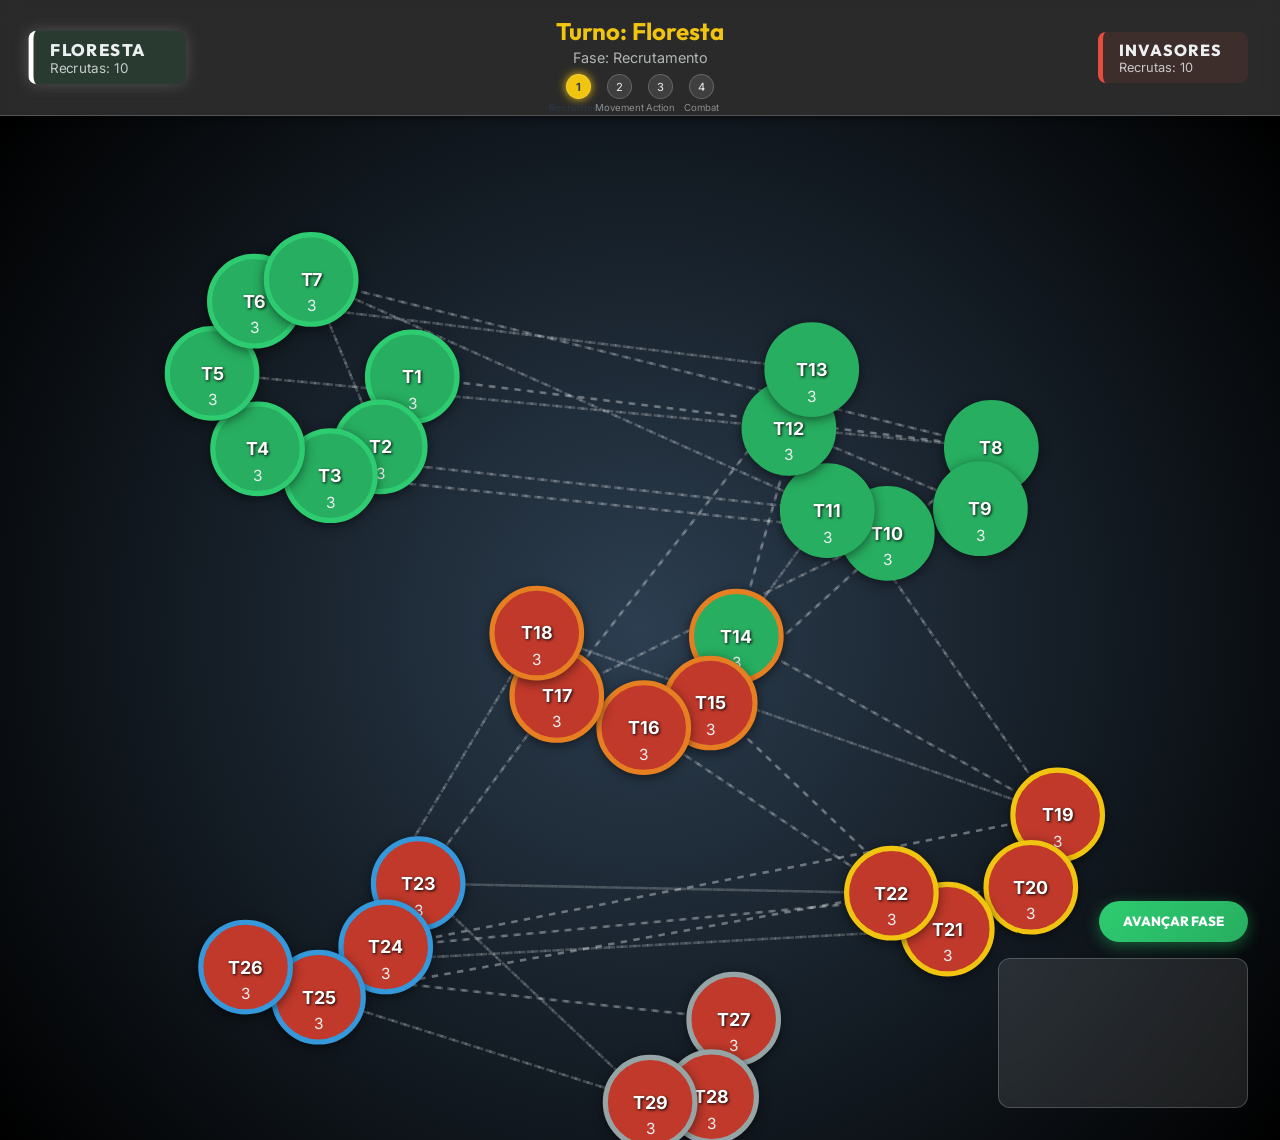
==== index.html @ 00b0ed8b "shn" ====
<!DOCTYPE html>
<html lang="pt-BR">
<head>
    <meta charset="UTF-8">
    <meta name="viewport" content="width=device-width, initial-scale=1.0">
    <title>GDD - O Desafio da Floresta vs. Invasores</title>
    <link rel="stylesheet" href="style.css">
    <link rel="preconnect" href="https://fonts.googleapis.com">
    <link rel="preconnect" href="https://fonts.gstatic.com" crossorigin>
    <link href="https://fonts.googleapis.com/css2?family=Inter:wght@400;700&family=Outfit:wght@500;800&display=swap" rel="stylesheet">
</head>
<body>
    <div id="game-container">
        <!-- Header: Turn & Phase Stats -->
        <header id="game-header">
            <div class="faction-banner forest">
                <span class="faction-name">Floresta</span>
                <span class="faction-resources" id="forest-resources">Recrutas: 0</span>
            </div>
            
            <div id="turn-indicator">
                <h1 id="current-faction">Turno: Floresta</h1>
                <p id="current-phase">Fase: Recrutamento</p>
                <div id="phase-stepper">
                    <span class="step active" data-phase="Recruitment">1</span>
                    <span class="step" data-phase="Movement">2</span>
                    <span class="step" data-phase="Action">3</span>
                    <span class="step" data-phase="Combat">4</span>
                </div>
            </div>

            <div class="faction-banner invaders">
                <span class="faction-name">Invasores</span>
                <span class="faction-resources" id="invader-resources">Recrutas: 0</span>
            </div>
        </header>

        <!-- Main Board Area -->
        <main id="board-area">
            <svg id="game-map" viewBox="0 0 1000 800" preserveAspectRatio="xMidYMid meet">
                <!-- SVG map content will be generated by JS or defined here -->
                <defs>
                    <filter id="shadow">
                        <feDropShadow dx="0" dy="2" stdDeviation="3" flood-opacity="0.3"/>
                    </filter>
                    <linearGradient id="amazon-grad" x1="0%" y1="0%" x2="100%" y2="100%">
                        <stop offset="0%" style="stop-color:#2ecc71;stop-opacity:1" />
                        <stop offset="100%" style="stop-color:#27ae60;stop-opacity:1" />
                    </linearGradient>
                </defs>
                <g id="territory-connections"></g>
                <g id="territories-layer"></g>
                <g id="stats-layer"></g>
            </svg>

            <!-- Control Panel Overlays -->
            <div id="ui-overlay">
                <button id="scorched-earth-btn" class="primary-btn invader hidden">Extração de Madeira</button>
                <button id="next-phase-btn" class="primary-btn">Avançar Fase</button>
                <div id="action-log"></div>
            </div>
        </main>

        <!-- Dice Tray -->
        <aside id="dice-tray" class="hidden">
            <div class="dice-container">
                <div id="player-dice" class="dice-group"></div>
                <div id="enemy-dice" class="dice-group"></div>
            </div>
            <button id="roll-dice-btn" class="roll-btn">Rolar Dados</button>
        </aside>

        <!-- Modals for Cards, Quiz, Combat -->
        <div id="modal-container" class="modal-backdrop hidden">
            <div class="modal-content">
                <header class="modal-header">
                    <h2 id="modal-title">Evento Especial</h2>
                </header>
                <div id="modal-body"></div>
                <footer class="modal-footer">
                    <button id="modal-close-btn" class="modal-btn">Fechar</button>
                </footer>
            </div>
        </div>
    </div>

    <!-- Script imports -->
    <script src="gameState.js" type="module"></script>
    <script src="mapLogic.js" type="module"></script>
    <script src="combatSystem.js" type="module"></script>
    <script src="cardEvents.js" type="module"></script>
    <script src="main.js" type="module"></script>
</body>
</html>
---- style.css ----
:root {
    --forest-primary: #2ecc71;
    --forest-secondary: #27ae60;
    --invader-primary: #e74c3c;
    --invader-secondary: #c0392b;
    --bg-dark: #121212;
    --bg-glass: rgba(255, 255, 255, 0.1);
    --border-glass: rgba(255, 255, 255, 0.2);
    --accent: #f1c40f;
    --text-light: #ecf0f1;
    --text-dark: #2c3e50;
    --shadow: 0 4px 6px rgba(0, 0, 0, 0.3);
    --amazon-color: #2ecc71;
    --atlantic-color: #27ae60;
    --cerrado-color: #e67e22;
    --caatinga-color: #f1c40f;
    --pantanal-color: #3498db;
    --rocky-color: #95a5a6;
}

* {
    box-sizing: border-box;
    margin: 0;
    padding: 0;
}

body {
    background-color: var(--bg-dark);
    color: var(--text-light);
    font-family: 'Inter', sans-serif;
    overflow: hidden;
    height: 100vh;
    width: 100vw;
}

h1, h2 {
    font-family: 'Outfit', sans-serif;
}

#game-container {
    display: grid;
    grid-template-rows: auto 1fr auto;
    height: 100%;
}

/* Header & Turn Info */
#game-header {
    background: var(--bg-glass);
    backdrop-filter: blur(10px);
    border-bottom: 1px solid var(--border-glass);
    display: flex;
    justify-content: space-between;
    align-items: center;
    padding: 1rem 2rem;
    z-index: 100;
    box-shadow: var(--shadow);
}

.faction-banner {
    display: flex;
    flex-direction: column;
    padding: 0.5rem 1rem;
    border-radius: 8px;
    width: 150px;
    transition: all 0.3s ease;
}

.faction-banner.forest { border-left: 5px solid var(--forest-primary); background: rgba(46, 204, 113, 0.1); }
.faction-banner.invaders { border-left: 5px solid var(--invader-primary); background: rgba(231, 76, 60, 0.1); }

.faction-banner.active {
    transform: scale(1.05);
    box-shadow: 0 0 15px rgba(255,255,255,0.2);
    border-color: #fff;
}

.faction-name { font-weight: 800; font-family: 'Outfit'; text-transform: uppercase; letter-spacing: 1px; }
.faction-resources { font-size: 0.8rem; opacity: 0.8; }

#turn-indicator {
    text-align: center;
    flex-grow: 1;
}

#current-faction { font-size: 1.5rem; color: var(--accent); margin-bottom: 0.2rem; }
#current-phase { font-size: 0.9rem; font-weight: normal; opacity: 0.7; }

#phase-stepper {
    display: flex;
    justify-content: center;
    gap: 1rem;
    margin-top: 0.5rem;
}

.step {
    width: 25px;
    height: 25px;
    border-radius: 50%;
    background: var(--bg-glass);
    border: 1px solid var(--border-glass);
    display: flex;
    align-items: center;
    justify-content: center;
    font-size: 0.7rem;
    position: relative;
    cursor: default;
}

.step.active {
    background: var(--accent);
    color: var(--text-dark);
    font-weight: bold;
    box-shadow: 0 0 10px var(--accent);
}

.step::after {
    content: attr(data-phase);
    position: absolute;
    bottom: -15px;
    font-size: 0.6rem;
    white-space: nowrap;
    opacity: 0.5;
}

/* Map Area */
#board-area {
    position: relative;
    width: 100%;
    height: 100%;
    background: radial-gradient(circle, #2c3e50, #000);
}

#game-map {
    width: 100%;
    height: 100%;
    display: block;
}

.territory {
    transition: all 0.2s ease;
    cursor: pointer;
    filter: drop-shadow(0 2px 4px rgba(0,0,0,0.5));
}

.territory:hover {
    transform: scale(1.02);
    filter: drop-shadow(0 4px 8px rgba(0,0,0,0.7));
}

.territory-label {
    fill: white;
    font-size: 14px;
    font-weight: bold;
    text-shadow: 1px 1px 3px rgba(0,0,0,1);
    pointer-events: none;
}

.territory-count {
    font-size: 12px;
    fill: #ecf0f1;
    pointer-events: none;
}

.connection-line {
    fill: none;
    stroke: rgba(255,255,255,0.2);
    stroke-width: 2;
    stroke-dasharray: 5, 5;
}

/* UI Overlay */
#ui-overlay {
    position: absolute;
    bottom: 2rem;
    right: 2rem;
    display: flex;
    flex-direction: column;
    gap: 1rem;
    align-items: flex-end;
}

.primary-btn {
    background: linear-gradient(135deg, var(--forest-primary), var(--forest-secondary));
    border: none;
    color: white;
    padding: 0.8rem 1.5rem;
    border-radius: 50px;
    font-weight: 800;
    font-family: 'Outfit';
    cursor: pointer;
    box-shadow: 0 4px 15px rgba(46, 204, 113, 0.4);
    transition: all 0.3s ease;
    text-transform: uppercase;
}

.primary-btn:hover {
    transform: translateY(-3px);
    box-shadow: 0 6px 20px rgba(46, 204, 113, 0.6);
}

.primary-btn.invader {
    background: linear-gradient(135deg, var(--invader-primary), var(--invader-secondary));
    box-shadow: 0 4px 15px rgba(231, 76, 60, 0.4);
}

#action-log {
    background: var(--bg-glass);
    border: 1px solid var(--border-glass);
    border-radius: 12px;
    padding: 1rem;
    width: 250px;
    height: 150px;
    overflow-y: auto;
    font-size: 0.85rem;
    backdrop-filter: blur(5px);
}

.log-entry { margin-bottom: 0.5rem; border-bottom: 1px solid rgba(255,255,255,0.05); padding-bottom: 0.2rem; }

/* Modals */
.modal-backdrop {
    position: fixed;
    top: 0;
    left: 0;
    width: 100vw;
    height: 100vh;
    background: rgba(0, 0, 0, 0.85);
    display: flex;
    align-items: center;
    justify-content: center;
    z-index: 1000;
}

.modal-content {
    background: #1e272e;
    border: 2px solid var(--accent);
    border-radius: 20px;
    padding: 2rem;
    max-width: 500px;
    width: 90%;
    box-shadow: 0 0 50px rgba(241, 196, 15, 0.2);
    text-align: center;
}

.modal-header h2 { font-size: 2rem; margin-bottom: 1rem; color: var(--accent); }
.modal-body { margin-bottom: 2rem; line-height: 1.6; }
.modal-footer button { padding: 0.8rem 2rem; border-radius: 10px; border: none; background: var(--accent); font-weight: bold; cursor: pointer; }

/* Dice tray */
#dice-tray {
    position: absolute;
    top: 50%;
    left: 50%;
    transform: translate(-50%, -50%);
    background: rgba(0,0,0,0.9);
    padding: 3rem;
    border-radius: 30px;
    display: flex;
    flex-direction: column;
    gap: 2rem;
    z-index: 1000;
}

.dice-container { display: flex; gap: 3rem; }
.dice-group { display: flex; gap: 1rem; }
.die {
    width: 60px;
    height: 60px;
    background: white;
    color: black;
    border-radius: 10px;
    display: flex;
    align-items: center;
    justify-content: center;
    font-size: 2rem;
    font-weight: 800;
    box-shadow: 0 4px 0 #bdc3c7;
}

.die.forest { background: var(--forest-primary); color: white; }
.die.invader { background: var(--invader-primary); color: white; }

.hidden { display: none !important; }

/* Biome Styles */
.biome-amazon { fill: var(--amazon-color); stroke: var(--forest-primary); stroke-width: 4; }
.biome-atlantic { fill: var(--atlantic-color); stroke: var(--forest-secondary); stroke-width: 3; }
.biome-cerrado { fill: var(--cerrado-color); stroke: #d35400; stroke-width: 2; }
.biome-caatinga { fill: var(--caatinga-color); stroke: #f39c12; stroke-width: 2; }
.biome-pantanal { fill: var(--pantanal-color); stroke: #2980b9; stroke-width: 4; }
.biome-rocky { fill: var(--rocky-color); stroke: #7f8c8d; stroke-width: 3; }
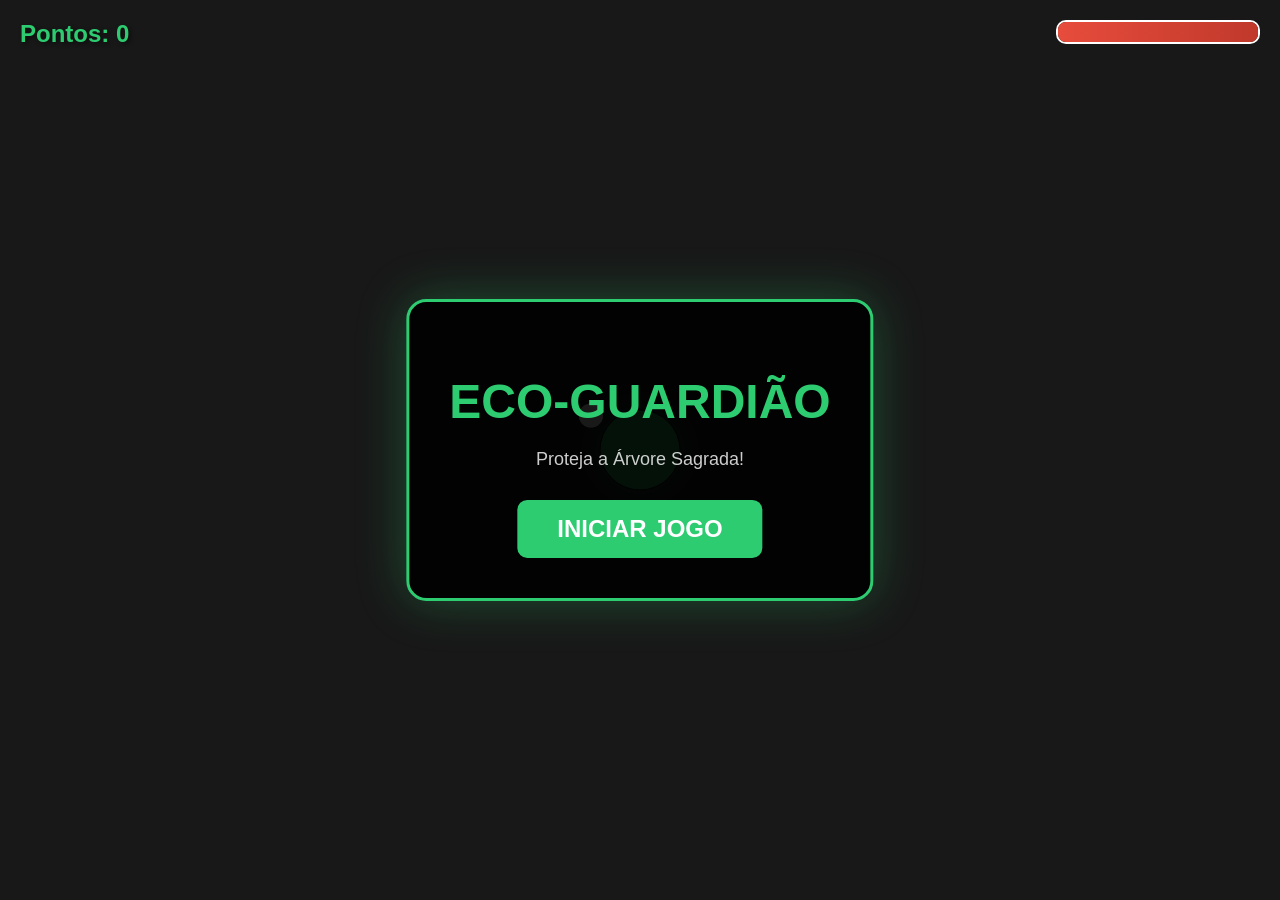
==== commit 70585206: "dfjhf" ====
--- a/index.html
+++ b/index.html
@@ -3,92 +3,23 @@
 <head>
     <meta charset="UTF-8">
     <meta name="viewport" content="width=device-width, initial-scale=1.0">
-    <title>GDD - O Desafio da Floresta vs. Invasores</title>
+    <title>Eco-Guardião: Defesa da Floresta</title>
     <link rel="stylesheet" href="style.css">
-    <link rel="preconnect" href="https://fonts.googleapis.com">
-    <link rel="preconnect" href="https://fonts.gstatic.com" crossorigin>
-    <link href="https://fonts.googleapis.com/css2?family=Inter:wght@400;700&family=Outfit:wght@500;800&display=swap" rel="stylesheet">
 </head>
 <body>
-    <div id="game-container">
-        <!-- Header: Turn & Phase Stats -->
-        <header id="game-header">
-            <div class="faction-banner forest">
-                <span class="faction-name">Floresta</span>
-                <span class="faction-resources" id="forest-resources">Recrutas: 0</span>
-            </div>
-            
-            <div id="turn-indicator">
-                <h1 id="current-faction">Turno: Floresta</h1>
-                <p id="current-phase">Fase: Recrutamento</p>
-                <div id="phase-stepper">
-                    <span class="step active" data-phase="Recruitment">1</span>
-                    <span class="step" data-phase="Movement">2</span>
-                    <span class="step" data-phase="Action">3</span>
-                    <span class="step" data-phase="Combat">4</span>
-                </div>
-            </div>
-
-            <div class="faction-banner invaders">
-                <span class="faction-name">Invasores</span>
-                <span class="faction-resources" id="invader-resources">Recrutas: 0</span>
-            </div>
-        </header>
-
-        <!-- Main Board Area -->
-        <main id="board-area">
-            <svg id="game-map" viewBox="0 0 1000 800" preserveAspectRatio="xMidYMid meet">
-                <!-- SVG map content will be generated by JS or defined here -->
-                <defs>
-                    <filter id="shadow">
-                        <feDropShadow dx="0" dy="2" stdDeviation="3" flood-opacity="0.3"/>
-                    </filter>
-                    <linearGradient id="amazon-grad" x1="0%" y1="0%" x2="100%" y2="100%">
-                        <stop offset="0%" style="stop-color:#2ecc71;stop-opacity:1" />
-                        <stop offset="100%" style="stop-color:#27ae60;stop-opacity:1" />
-                    </linearGradient>
-                </defs>
-                <g id="territory-connections"></g>
-                <g id="territories-layer"></g>
-                <g id="stats-layer"></g>
-            </svg>
-
-            <!-- Control Panel Overlays -->
-            <div id="ui-overlay">
-                <button id="scorched-earth-btn" class="primary-btn invader hidden">Extração de Madeira</button>
-                <button id="next-phase-btn" class="primary-btn">Avançar Fase</button>
-                <div id="action-log"></div>
-            </div>
-        </main>
-
-        <!-- Dice Tray -->
-        <aside id="dice-tray" class="hidden">
-            <div class="dice-container">
-                <div id="player-dice" class="dice-group"></div>
-                <div id="enemy-dice" class="dice-group"></div>
-            </div>
-            <button id="roll-dice-btn" class="roll-btn">Rolar Dados</button>
-        </aside>
-
-        <!-- Modals for Cards, Quiz, Combat -->
-        <div id="modal-container" class="modal-backdrop hidden">
-            <div class="modal-content">
-                <header class="modal-header">
-                    <h2 id="modal-title">Evento Especial</h2>
-                </header>
-                <div id="modal-body"></div>
-                <footer class="modal-footer">
-                    <button id="modal-close-btn" class="modal-btn">Fechar</button>
-                </footer>
-            </div>
-        </div>
+    <div id="game-ui">
+        <div id="score">Pontos: 0</div>
+        <div id="health-bar"><div id="health-fill"></div></div>
     </div>
 
-    <!-- Script imports -->
-    <script src="gameState.js" type="module"></script>
-    <script src="mapLogic.js" type="module"></script>
-    <script src="combatSystem.js" type="module"></script>
-    <script src="cardEvents.js" type="module"></script>
-    <script src="main.js" type="module"></script>
+    <canvas id="gameCanvas"></canvas>
+
+    <div id="overlay">
+        <h1 id="title">ECO-GUARDIÃO</h1>
+        <p id="message">Proteja a Árvore Sagrada!</p>
+        <button id="start-btn">INICIAR JOGO</button>
+    </div>
+
+    <script src="script.js"></script>
 </body>
 </html>
--- a/style.css
+++ b/style.css
@@ -1,291 +1,77 @@
-:root {
-    --forest-primary: #2ecc71;
-    --forest-secondary: #27ae60;
-    --invader-primary: #e74c3c;
-    --invader-secondary: #c0392b;
-    --bg-dark: #121212;
-    --bg-glass: rgba(255, 255, 255, 0.1);
-    --border-glass: rgba(255, 255, 255, 0.2);
-    --accent: #f1c40f;
-    --text-light: #ecf0f1;
-    --text-dark: #2c3e50;
-    --shadow: 0 4px 6px rgba(0, 0, 0, 0.3);
-    --amazon-color: #2ecc71;
-    --atlantic-color: #27ae60;
-    --cerrado-color: #e67e22;
-    --caatinga-color: #f1c40f;
-    --pantanal-color: #3498db;
-    --rocky-color: #95a5a6;
+body, html {
+    margin: 0;
+    padding: 0;
+    overflow: hidden;
+    background-color: #1a1a1a;
+    font-family: 'Segoe UI', Tahoma, Geneva, Verdana, sans-serif;
+    color: white;
 }
 
-* {
-    box-sizing: border-box;
-    margin: 0;
-    padding: 0;
-}
-
-body {
-    background-color: var(--bg-dark);
-    color: var(--text-light);
-    font-family: 'Inter', sans-serif;
-    overflow: hidden;
-    height: 100vh;
-    width: 100vw;
-}
-
-h1, h2 {
-    font-family: 'Outfit', sans-serif;
-}
-
-#game-container {
-    display: grid;
-    grid-template-rows: auto 1fr auto;
-    height: 100%;
-}
-
-/* Header & Turn Info */
-#game-header {
-    background: var(--bg-glass);
-    backdrop-filter: blur(10px);
-    border-bottom: 1px solid var(--border-glass);
-    display: flex;
-    justify-content: space-between;
-    align-items: center;
-    padding: 1rem 2rem;
-    z-index: 100;
-    box-shadow: var(--shadow);
-}
-
-.faction-banner {
-    display: flex;
-    flex-direction: column;
-    padding: 0.5rem 1rem;
-    border-radius: 8px;
-    width: 150px;
-    transition: all 0.3s ease;
-}
-
-.faction-banner.forest { border-left: 5px solid var(--forest-primary); background: rgba(46, 204, 113, 0.1); }
-.faction-banner.invaders { border-left: 5px solid var(--invader-primary); background: rgba(231, 76, 60, 0.1); }
-
-.faction-banner.active {
-    transform: scale(1.05);
-    box-shadow: 0 0 15px rgba(255,255,255,0.2);
-    border-color: #fff;
-}
-
-.faction-name { font-weight: 800; font-family: 'Outfit'; text-transform: uppercase; letter-spacing: 1px; }
-.faction-resources { font-size: 0.8rem; opacity: 0.8; }
-
-#turn-indicator {
-    text-align: center;
-    flex-grow: 1;
-}
-
-#current-faction { font-size: 1.5rem; color: var(--accent); margin-bottom: 0.2rem; }
-#current-phase { font-size: 0.9rem; font-weight: normal; opacity: 0.7; }
-
-#phase-stepper {
-    display: flex;
-    justify-content: center;
-    gap: 1rem;
-    margin-top: 0.5rem;
-}
-
-.step {
-    width: 25px;
-    height: 25px;
-    border-radius: 50%;
-    background: var(--bg-glass);
-    border: 1px solid var(--border-glass);
-    display: flex;
-    align-items: center;
-    justify-content: center;
-    font-size: 0.7rem;
-    position: relative;
-    cursor: default;
-}
-
-.step.active {
-    background: var(--accent);
-    color: var(--text-dark);
-    font-weight: bold;
-    box-shadow: 0 0 10px var(--accent);
-}
-
-.step::after {
-    content: attr(data-phase);
-    position: absolute;
-    bottom: -15px;
-    font-size: 0.6rem;
-    white-space: nowrap;
-    opacity: 0.5;
-}
-
-/* Map Area */
-#board-area {
-    position: relative;
-    width: 100%;
-    height: 100%;
-    background: radial-gradient(circle, #2c3e50, #000);
-}
-
-#game-map {
-    width: 100%;
-    height: 100%;
+#gameCanvas {
     display: block;
 }
 
-.territory {
-    transition: all 0.2s ease;
-    cursor: pointer;
-    filter: drop-shadow(0 2px 4px rgba(0,0,0,0.5));
+#game-ui {
+    position: absolute;
+    top: 20px;
+    left: 20px;
+    right: 20px;
+    display: flex;
+    justify-content: space-between;
+    pointer-events: none;
+    z-index: 100;
 }
 
-.territory:hover {
-    transform: scale(1.02);
-    filter: drop-shadow(0 4px 8px rgba(0,0,0,0.7));
+#score {
+    font-size: 24px;
+    font-weight: bold;
+    color: #2ecc71;
+    text-shadow: 2px 2px 4px rgba(0,0,0,0.5);
 }
 
-.territory-label {
-    fill: white;
-    font-size: 14px;
-    font-weight: bold;
-    text-shadow: 1px 1px 3px rgba(0,0,0,1);
-    pointer-events: none;
+#health-bar {
+    width: 200px;
+    height: 20px;
+    background: #444;
+    border-radius: 10px;
+    overflow: hidden;
+    border: 2px solid white;
 }
 
-.territory-count {
-    font-size: 12px;
-    fill: #ecf0f1;
-    pointer-events: none;
+#health-fill {
+    width: 100%;
+    height: 100%;
+    background: linear-gradient(90deg, #e74c3c, #c0392b);
+    transition: width 0.3s ease;
 }
 
-.connection-line {
-    fill: none;
-    stroke: rgba(255,255,255,0.2);
-    stroke-width: 2;
-    stroke-dasharray: 5, 5;
-}
-
-/* UI Overlay */
-#ui-overlay {
-    position: absolute;
-    bottom: 2rem;
-    right: 2rem;
-    display: flex;
-    flex-direction: column;
-    gap: 1rem;
-    align-items: flex-end;
-}
-
-.primary-btn {
-    background: linear-gradient(135deg, var(--forest-primary), var(--forest-secondary));
-    border: none;
-    color: white;
-    padding: 0.8rem 1.5rem;
-    border-radius: 50px;
-    font-weight: 800;
-    font-family: 'Outfit';
-    cursor: pointer;
-    box-shadow: 0 4px 15px rgba(46, 204, 113, 0.4);
-    transition: all 0.3s ease;
-    text-transform: uppercase;
-}
-
-.primary-btn:hover {
-    transform: translateY(-3px);
-    box-shadow: 0 6px 20px rgba(46, 204, 113, 0.6);
-}
-
-.primary-btn.invader {
-    background: linear-gradient(135deg, var(--invader-primary), var(--invader-secondary));
-    box-shadow: 0 4px 15px rgba(231, 76, 60, 0.4);
-}
-
-#action-log {
-    background: var(--bg-glass);
-    border: 1px solid var(--border-glass);
-    border-radius: 12px;
-    padding: 1rem;
-    width: 250px;
-    height: 150px;
-    overflow-y: auto;
-    font-size: 0.85rem;
-    backdrop-filter: blur(5px);
-}
-
-.log-entry { margin-bottom: 0.5rem; border-bottom: 1px solid rgba(255,255,255,0.05); padding-bottom: 0.2rem; }
-
-/* Modals */
-.modal-backdrop {
-    position: fixed;
-    top: 0;
-    left: 0;
-    width: 100vw;
-    height: 100vh;
-    background: rgba(0, 0, 0, 0.85);
-    display: flex;
-    align-items: center;
-    justify-content: center;
-    z-index: 1000;
-}
-
-.modal-content {
-    background: #1e272e;
-    border: 2px solid var(--accent);
-    border-radius: 20px;
-    padding: 2rem;
-    max-width: 500px;
-    width: 90%;
-    box-shadow: 0 0 50px rgba(241, 196, 15, 0.2);
-    text-align: center;
-}
-
-.modal-header h2 { font-size: 2rem; margin-bottom: 1rem; color: var(--accent); }
-.modal-body { margin-bottom: 2rem; line-height: 1.6; }
-.modal-footer button { padding: 0.8rem 2rem; border-radius: 10px; border: none; background: var(--accent); font-weight: bold; cursor: pointer; }
-
-/* Dice tray */
-#dice-tray {
+#overlay {
     position: absolute;
     top: 50%;
     left: 50%;
     transform: translate(-50%, -50%);
+    text-align: center;
     background: rgba(0,0,0,0.9);
-    padding: 3rem;
-    border-radius: 30px;
-    display: flex;
-    flex-direction: column;
-    gap: 2rem;
-    z-index: 1000;
+    padding: 40px;
+    border-radius: 20px;
+    border: 3px solid #2ecc71;
+    z-index: 200;
+    box-shadow: 0 0 50px rgba(46, 204, 113, 0.3);
 }
 
-.dice-container { display: flex; gap: 3rem; }
-.dice-group { display: flex; gap: 1rem; }
-.die {
-    width: 60px;
-    height: 60px;
-    background: white;
-    color: black;
+#title { font-size: 48px; color: #2ecc71; margin-bottom: 20px; text-transform: uppercase; }
+#message { font-size: 18px; margin-bottom: 30px; opacity: 0.8; }
+
+#start-btn {
+    padding: 15px 40px;
+    font-size: 24px;
+    background: #2ecc71;
+    color: white;
+    border: none;
     border-radius: 10px;
-    display: flex;
-    align-items: center;
-    justify-content: center;
-    font-size: 2rem;
-    font-weight: 800;
-    box-shadow: 0 4px 0 #bdc3c7;
+    cursor: pointer;
+    font-weight: bold;
+    transition: all 0.3s ease;
 }
 
-.die.forest { background: var(--forest-primary); color: white; }
-.die.invader { background: var(--invader-primary); color: white; }
-
-.hidden { display: none !important; }
-
-/* Biome Styles */
-.biome-amazon { fill: var(--amazon-color); stroke: var(--forest-primary); stroke-width: 4; }
-.biome-atlantic { fill: var(--atlantic-color); stroke: var(--forest-secondary); stroke-width: 3; }
-.biome-cerrado { fill: var(--cerrado-color); stroke: #d35400; stroke-width: 2; }
-.biome-caatinga { fill: var(--caatinga-color); stroke: #f39c12; stroke-width: 2; }
-.biome-pantanal { fill: var(--pantanal-color); stroke: #2980b9; stroke-width: 4; }
-.biome-rocky { fill: var(--rocky-color); stroke: #7f8c8d; stroke-width: 3; }
+#start-btn:hover { background: #27ae60; transform: scale(1.1); }
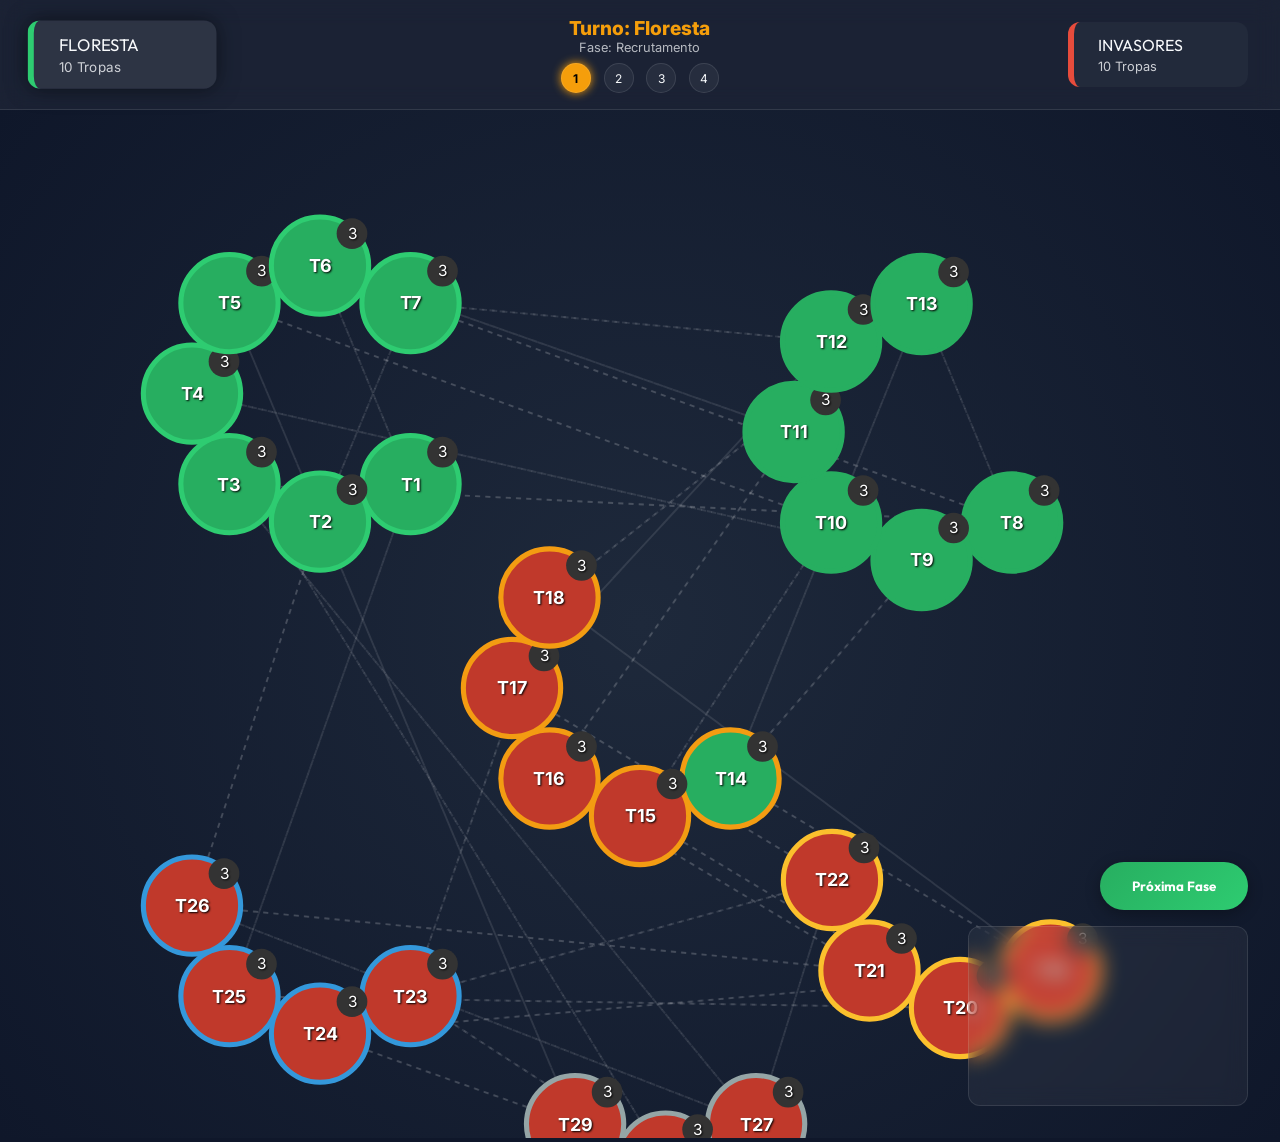
==== commit 09b33276: "fwag" ====
--- a/index.html
+++ b/index.html
@@ -3,21 +3,65 @@
 <head>
     <meta charset="UTF-8">
     <meta name="viewport" content="width=device-width, initial-scale=1.0">
-    <title>Eco-Guardião: Defesa da Floresta</title>
+    <title>Biomas em Guerra: Floresta vs Invasores</title>
     <link rel="stylesheet" href="style.css">
+    <link rel="preconnect" href="https://fonts.googleapis.com">
+    <link rel="preconnect" href="https://fonts.gstatic.com" crossorigin>
+    <link href="https://fonts.googleapis.com/css2?family=Inter:wght@400;700&family=Outfit:wght@500;800&display=swap" rel="stylesheet">
 </head>
 <body>
-    <div id="game-ui">
-        <div id="score">Pontos: 0</div>
-        <div id="health-bar"><div id="health-fill"></div></div>
-    </div>
+    <div id="game-container">
+        <!-- HUD Superior -->
+        <header id="game-header">
+            <div class="faction-card forest" id="forest-hud">
+                <span class="faction-label">Floresta</span>
+                <span class="resource-count" id="forest-res">10 Tropas</span>
+            </div>
+            
+            <div id="phase-control">
+                <div id="turn-display">Turno: <span id="current-faction">Floresta</span></div>
+                <div id="phase-display">Fase: <span id="current-phase">Recrutamento</span></div>
+                <div id="phase-steps">
+                    <div class="step active" data-id="RECRUIT">1</div>
+                    <div class="step" data-id="MOVE">2</div>
+                    <div class="step" data-id="EVENT">3</div>
+                    <div class="step" data-id="COMBAT">4</div>
+                </div>
+            </div>
 
-    <canvas id="gameCanvas"></canvas>
+            <div class="faction-card invaders" id="invader-hud">
+                <span class="faction-label">Invasores</span>
+                <span class="resource-count" id="invader-res">10 Tropas</span>
+            </div>
+        </header>
 
-    <div id="overlay">
-        <h1 id="title">ECO-GUARDIÃO</h1>
-        <p id="message">Proteja a Árvore Sagrada!</p>
-        <button id="start-btn">INICIAR JOGO</button>
+        <!-- Área do Mapa -->
+        <main id="board-area">
+            <svg id="game-map" viewBox="0 0 1000 800" preserveAspectRatio="xMidYMid meet">
+                <g id="links-layer"></g>
+                <g id="territories-layer"></g>
+            </svg>
+
+            <!-- Painel de Ações -->
+            <div id="action-panel">
+                <div id="move-dice" class="dice-box hidden">
+                    <span id="dice-val">?</span>
+                    <p>Movimentos</p>
+                </div>
+                <button id="next-btn" class="main-btn">Próxima Fase</button>
+                <button id="special-btn" class="main-btn invader hidden">Extração de Madeira</button>
+                <div id="log"></div>
+            </div>
+        </main>
+
+        <!-- Modais -->
+        <div id="modal-overlay" class="hidden">
+            <div id="modal-content">
+                <h2 id="modal-title">Evento</h2>
+                <div id="modal-body"></div>
+                <button id="modal-close" class="modal-btn">Fechar</button>
+            </div>
+        </div>
     </div>
 
     <script src="script.js"></script>
--- a/style.css
+++ b/style.css
@@ -1,77 +1,128 @@
-body, html {
-    margin: 0;
-    padding: 0;
-    overflow: hidden;
-    background-color: #1a1a1a;
-    font-family: 'Segoe UI', Tahoma, Geneva, Verdana, sans-serif;
-    color: white;
+:root {
+    --forest: #2ecc71;
+    --forest-dark: #27ae60;
+    --invader: #e74c3c;
+    --invader-dark: #c0392b;
+    --bg: #0f172a;
+    --glass: rgba(255, 255, 255, 0.05);
+    --border: rgba(255, 255, 255, 0.1);
+    --accent: #f59e0b;
+    --txt: #f8fafc;
 }
 
-#gameCanvas {
-    display: block;
+* { box-sizing: border-box; margin: 0; padding: 0; }
+body {
+    background-color: var(--bg);
+    color: var(--txt);
+    font-family: 'Inter', sans-serif;
+    overflow: hidden;
+    height: 100vh;
+    width: 100vw;
 }
 
-#game-ui {
-    position: absolute;
-    top: 20px;
-    left: 20px;
-    right: 20px;
+h1, h2, .faction-label { font-family: 'Outfit', sans-serif; text-transform: uppercase; }
+
+#game-container { display: grid; grid-template-rows: auto 1fr; height: 100%; }
+
+/* Header & HUD */
+#game-header {
+    background: var(--glass);
+    backdrop-filter: blur(12px);
+    border-bottom: 1px solid var(--border);
+    padding: 1rem 2rem;
     display: flex;
     justify-content: space-between;
-    pointer-events: none;
+    align-items: center;
     z-index: 100;
 }
 
-#score {
-    font-size: 24px;
-    font-weight: bold;
-    color: #2ecc71;
-    text-shadow: 2px 2px 4px rgba(0,0,0,0.5);
-}
-
-#health-bar {
-    width: 200px;
-    height: 20px;
-    background: #444;
-    border-radius: 10px;
-    overflow: hidden;
-    border: 2px solid white;
-}
-
-#health-fill {
-    width: 100%;
-    height: 100%;
-    background: linear-gradient(90deg, #e74c3c, #c0392b);
-    transition: width 0.3s ease;
-}
-
-#overlay {
-    position: absolute;
-    top: 50%;
-    left: 50%;
-    transform: translate(-50%, -50%);
-    text-align: center;
-    background: rgba(0,0,0,0.9);
-    padding: 40px;
-    border-radius: 20px;
-    border: 3px solid #2ecc71;
-    z-index: 200;
-    box-shadow: 0 0 50px rgba(46, 204, 113, 0.3);
-}
-
-#title { font-size: 48px; color: #2ecc71; margin-bottom: 20px; text-transform: uppercase; }
-#message { font-size: 18px; margin-bottom: 30px; opacity: 0.8; }
-
-#start-btn {
-    padding: 15px 40px;
-    font-size: 24px;
-    background: #2ecc71;
-    color: white;
-    border: none;
-    border-radius: 10px;
-    cursor: pointer;
-    font-weight: bold;
+.faction-card {
+    padding: 0.8rem 1.5rem;
+    border-radius: 12px;
+    border-left: 6px solid #666;
+    background: rgba(255,255,255,0.03);
+    min-width: 180px;
     transition: all 0.3s ease;
 }
 
-#start-btn:hover { background: #27ae60; transform: scale(1.1); }
+.faction-card.forest { border-color: var(--forest); }
+.faction-card.invaders { border-color: var(--invader); }
+.faction-card.active { transform: scale(1.05); background: rgba(255,255,255,0.08); box-shadow: 0 0 20px rgba(0,0,0,0.5); }
+
+.resource-count { display: block; font-size: 0.8rem; opacity: 0.8; margin-top: 4px; }
+
+#phase-control { text-align: center; }
+#turn-display { font-size: 1.2rem; font-weight: 800; color: var(--accent); }
+#phase-display { font-size: 0.8rem; opacity: 0.7; margin-bottom: 8px; }
+
+#phase-steps { display: flex; gap: 0.8rem; justify-content: center; }
+.step {
+    width: 30px; height: 30px; border-radius: 50%;
+    background: var(--glass); border: 1px solid var(--border);
+    display: flex; align-items: center; justify-content: center;
+    font-size: 0.75rem; transition: all 0.3s;
+}
+.step.active { background: var(--accent); color: #000; font-weight: bold; box-shadow: 0 0 10px var(--accent); }
+
+/* Map Area */
+#board-area { position: relative; background: radial-gradient(circle at center, #1e293b, #0f172a); }
+#game-map { width: 100%; height: 100%; }
+
+.territory { cursor: pointer; transition: transform 0.2s; transition: stroke-width 0.2s; }
+.territory:hover { transform: scale(1.02); filter: brightness(1.2); }
+.territory.selected circle { stroke: #fff; stroke-width: 8; }
+
+.biome-label { fill: white; font-weight: bold; pointer-events: none; font-size: 14px; text-shadow: 1px 1px 2px #000; }
+.troop-label { fill: #fff; font-size: 12px; pointer-events: none; text-shadow: 1px 1px 2px #000; }
+
+.link { stroke: rgba(255,255,255,0.1); stroke-width: 1.5; stroke-dasharray: 4, 4; }
+
+/* Control Panel */
+#action-panel {
+    position: absolute; bottom: 2rem; right: 2rem;
+    display: flex; flex-direction: column; gap: 1rem; align-items: flex-end;
+}
+
+.main-btn {
+    padding: 1rem 2rem; border-radius: 50px; border: none;
+    font-family: 'Outfit'; font-weight: bold; color: white;
+    cursor: pointer; box-shadow: 0 4px 15px rgba(0,0,0,0.3); transition: 0.2s;
+}
+#next-btn { background: linear-gradient(135deg, var(--forest-dark), var(--forest)); }
+#next-btn.invader { background: linear-gradient(135deg, var(--invader-dark), var(--invader)); }
+#next-btn:active { transform: scale(0.95); }
+
+#special-btn { background: linear-gradient(135deg, #444, #222); border: 1px solid #666; }
+
+#log {
+    width: 280px; height: 180px; background: var(--glass);
+    border: 1px solid var(--border); border-radius: 12px;
+    padding: 0.8rem; overflow-y: auto; font-size: 0.8rem; color: #cbd5e1;
+    backdrop-filter: blur(10px);
+}
+.log-item { margin-bottom: 0.4rem; border-bottom: 1px solid rgba(255,255,255,0.05); padding-bottom: 2px; }
+
+#move-dice {
+    background: #fff; color: #000; border-radius: 10px; width: 60px; height: 60px;
+    display: flex; flex-direction: column; align-items: center; justify-content: center;
+    font-family: 'Outfit'; border: 2px solid var(--accent);
+}
+#dice-val { font-size: 1.5rem; font-weight: 800; }
+#move-dice p { font-size: 0.5rem; text-transform: uppercase; }
+
+/* Modal */
+#modal-overlay {
+    position: fixed; top: 0; left: 0; width: 100%; height: 100%;
+    background: rgba(0,0,0,0.8); z-index: 1000;
+    display: flex; align-items: center; justify-content: center;
+}
+#modal-content {
+    background: #1e293b; border: 2px solid var(--accent); border-radius: 20px;
+    padding: 2.5rem; max-width: 450px; width: 90%; text-align: center;
+}
+.modal-btn {
+    margin-top: 2rem; padding: 0.8rem 2.5rem; background: var(--accent); 
+    border: none; border-radius: 8px; font-weight: bold; cursor: pointer;
+}
+
+.hidden { display: none !important; }
